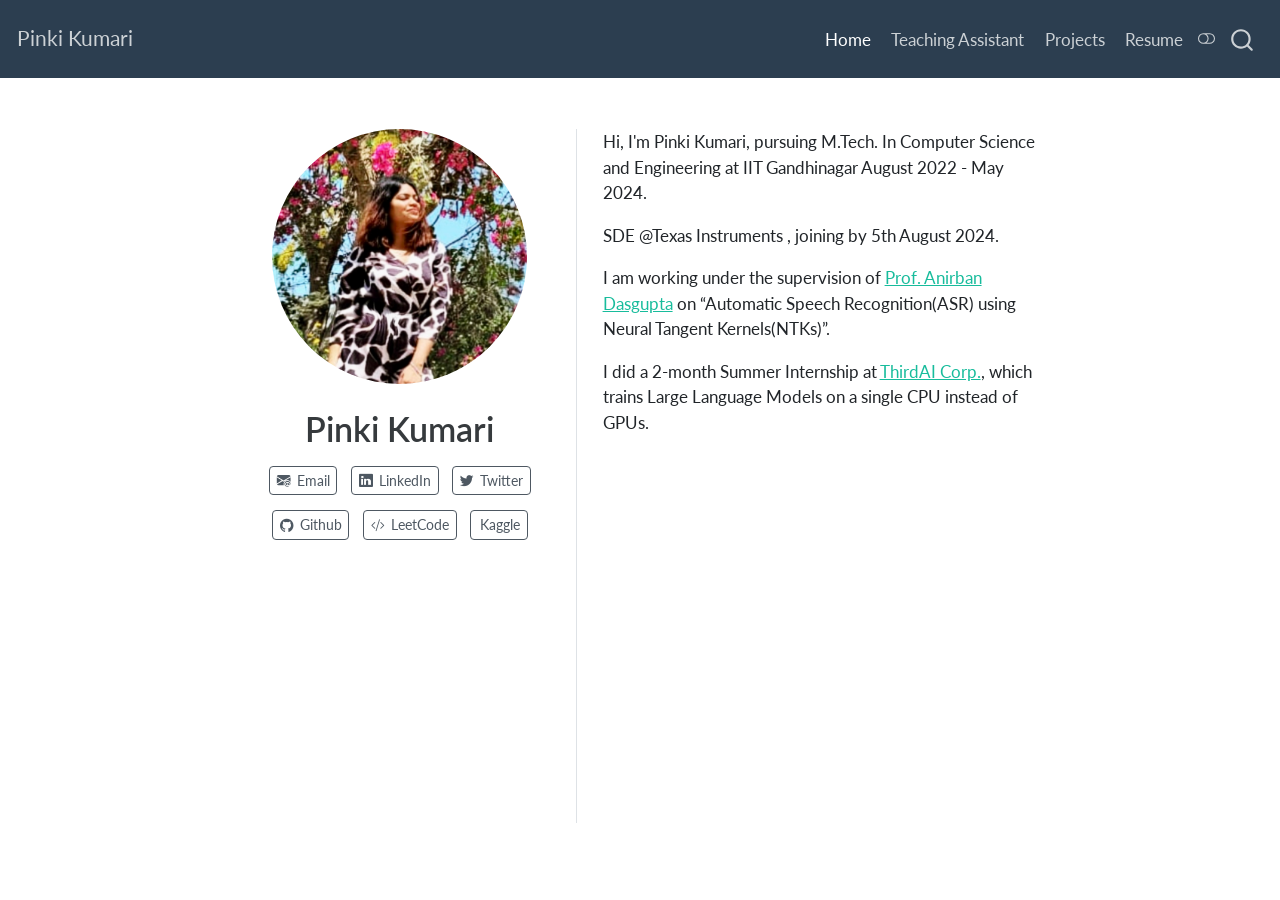
==== docs/index.html @ b3559fc4 "Update index.html" ====
<!DOCTYPE html>
<html xmlns="http://www.w3.org/1999/xhtml" lang="en" xml:lang="en"><head>

<meta charset="utf-8">
<meta name="generator" content="quarto-1.3.450">

<meta name="viewport" content="width=device-width, initial-scale=1.0, user-scalable=yes">


<title>Pinki Kumari</title>
<style>
code{white-space: pre-wrap;}
span.smallcaps{font-variant: small-caps;}
div.columns{display: flex; gap: min(4vw, 1.5em);}
div.column{flex: auto; overflow-x: auto;}
div.hanging-indent{margin-left: 1.5em; text-indent: -1.5em;}
ul.task-list{list-style: none;}
ul.task-list li input[type="checkbox"] {
  width: 0.8em;
  margin: 0 0.8em 0.2em -1em; /* quarto-specific, see https://github.com/quarto-dev/quarto-cli/issues/4556 */ 
  vertical-align: middle;
}
</style>


<script src="site_libs/quarto-nav/quarto-nav.js"></script>
<script src="site_libs/quarto-nav/headroom.min.js"></script>
<script src="site_libs/clipboard/clipboard.min.js"></script>
<script src="site_libs/quarto-search/autocomplete.umd.js"></script>
<script src="site_libs/quarto-search/fuse.min.js"></script>
<script src="site_libs/quarto-search/quarto-search.js"></script>
<meta name="quarto:offset" content="./">
<script src="site_libs/quarto-html/quarto.js"></script>
<script src="site_libs/quarto-html/popper.min.js"></script>
<script src="site_libs/quarto-html/tippy.umd.min.js"></script>
<link href="site_libs/quarto-html/tippy.css" rel="stylesheet">
<link href="site_libs/quarto-html/quarto-syntax-highlighting.css" rel="stylesheet" class="quarto-color-scheme" id="quarto-text-highlighting-styles">
<link href="site_libs/quarto-html/quarto-syntax-highlighting-dark.css" rel="prefetch" class="quarto-color-scheme quarto-color-alternate" id="quarto-text-highlighting-styles">
<script src="site_libs/bootstrap/bootstrap.min.js"></script>
<link href="site_libs/bootstrap/bootstrap-icons.css" rel="stylesheet">
<link href="site_libs/bootstrap/bootstrap.min.css" rel="stylesheet" class="quarto-color-scheme" id="quarto-bootstrap" data-mode="light">
<link href="site_libs/bootstrap/bootstrap-dark.min.css" rel="prefetch" class="quarto-color-scheme quarto-color-alternate" id="quarto-bootstrap" data-mode="dark">
<script id="quarto-search-options" type="application/json">{
  "location": "navbar",
  "copy-button": false,
  "collapse-after": 3,
  "panel-placement": "end",
  "type": "overlay",
  "limit": 20,
  "language": {
    "search-no-results-text": "No results",
    "search-matching-documents-text": "matching documents",
    "search-copy-link-title": "Copy link to search",
    "search-hide-matches-text": "Hide additional matches",
    "search-more-match-text": "more match in this document",
    "search-more-matches-text": "more matches in this document",
    "search-clear-button-title": "Clear",
    "search-detached-cancel-button-title": "Cancel",
    "search-submit-button-title": "Submit",
    "search-label": "Search"
  }
}</script>


<link rel="stylesheet" href="styles.css">
</head>

<body class="nav-fixed fullcontent">

<div id="quarto-search-results"></div>
  <header id="quarto-header" class="headroom fixed-top">
    <nav class="navbar navbar-expand-lg navbar-dark ">
      <div class="navbar-container container-fluid">
      <div class="navbar-brand-container">
    <a class="navbar-brand" href="./index.html">
    <span class="navbar-title">Pinki Kumari</span>
    </a>
  </div>
            <div id="quarto-search" class="" title="Search"></div>
          <button class="navbar-toggler" type="button" data-bs-toggle="collapse" data-bs-target="#navbarCollapse" aria-controls="navbarCollapse" aria-expanded="false" aria-label="Toggle navigation" onclick="if (window.quartoToggleHeadroom) { window.quartoToggleHeadroom(); }">
  <span class="navbar-toggler-icon"></span>
</button>
          <div class="collapse navbar-collapse" id="navbarCollapse">
            <ul class="navbar-nav navbar-nav-scroll ms-auto">
  <li class="nav-item">
    <a class="nav-link active" href="./index.html" rel="" target="" aria-current="page">
 <span class="menu-text">Home</span></a>
  </li>  
  <li class="nav-item">
    <a class="nav-link" href="./ta.html" rel="" target="">
 <span class="menu-text">Teaching Assistant</span></a>
  </li>  
  <li class="nav-item">
    <a class="nav-link" href="./projects.html" rel="" target="">
 <span class="menu-text">Projects</span></a>
  </li>  
  <li class="nav-item">
    <a class="nav-link" href="./files/Resume_PinkiKumari-2.pdf" rel="" target="">
 <span class="menu-text">Resume</span></a>
  </li>  
</ul>
            <div class="quarto-navbar-tools">
  <a href="" class="quarto-color-scheme-toggle quarto-navigation-tool  px-1" onclick="window.quartoToggleColorScheme(); return false;" title="Toggle dark mode"><i class="bi"></i></a>
</div>
          </div> <!-- /navcollapse -->
      </div> <!-- /container-fluid -->
    </nav>
</header>
<!-- content -->
<div id="quarto-content" class="quarto-container page-columns page-rows-contents page-layout-article page-navbar">
<!-- sidebar -->
<!-- margin-sidebar -->
    
<!-- main -->
<div class="quarto-about-trestles">
  <div class="about-entity">
    <img src="images/KumariPinkiNewImage.jpeg" class="about-image
  round " style="height: 15em; width: 15em;">
<header id="title-block-header" class="quarto-title-block default">
<div class="quarto-title">
<h1 class="title">Pinki Kumari</h1>
</div>
<div class="quarto-title-meta">
  </div>
</header>
    <div class="about-links">
  <a href="mailto:kumaripinki@alumni.iitgn.ac.in" class="about-link" rel="" target="">
    <i class="bi bi-envelope-at-fill"></i>
     <span class="about-link-text">Email</span>
  </a>
  <a href="https://www.linkedin.com/in/pinkikumari22/" class="about-link" rel="" target="">
    <i class="bi bi-linkedin"></i>
     <span class="about-link-text">LinkedIn</span>
  </a>
  <a href="https://twitter.com/PinkiKumari22" class="about-link" rel="" target="">
    <i class="bi bi-twitter"></i>
     <span class="about-link-text">Twitter</span>
  </a>
  <a href="https://github.com/PinkiKumari22" class="about-link" rel="" target="">
    <i class="bi bi-github"></i>
     <span class="about-link-text">Github</span>
  </a>
  <a href="https://leetcode.com/PINKIKUMARI22/" class="about-link" rel="" target="">
    <i class="bi bi-code-slash"></i>
     <span class="about-link-text">LeetCode</span>
  </a>
  <a href="https://www.kaggle.com/pinkikumariiitgn" class="about-link" rel="" target="">
    <i class="bi bi-kaggle"></i>
     <span class="about-link-text">Kaggle</span>
  </a>
</div>
  </div>
  <div class="about-contents"><main class="content" id="quarto-document-content">
<p>Hi, I'm Pinki Kumari, pursuing M.Tech. In Computer Science and Engineering at IIT Gandhinagar August 2022 - May 2024.</p>
<p>SDE @Texas Instruments , joining by 5th August 2024.</p>
<p>I am working under the supervision of <a href="https://sites.google.com/site/anirbandasgupta">Prof.&nbsp;Anirban Dasgupta</a> on “Automatic Speech Recognition(ASR) using Neural Tangent Kernels(NTKs)”.</p>
<p>I did a 2-month Summer Internship at <a href="https://www.thirdai.com/">ThirdAI Corp.</a>, which trains Large Language Models on a single CPU instead of GPUs.</p>


</main></div>
</div>
 <!-- /main -->
<script id="quarto-html-after-body" type="application/javascript">
window.document.addEventListener("DOMContentLoaded", function (event) {
  const toggleBodyColorMode = (bsSheetEl) => {
    const mode = bsSheetEl.getAttribute("data-mode");
    const bodyEl = window.document.querySelector("body");
    if (mode === "dark") {
      bodyEl.classList.add("quarto-dark");
      bodyEl.classList.remove("quarto-light");
    } else {
      bodyEl.classList.add("quarto-light");
      bodyEl.classList.remove("quarto-dark");
    }
  }
  const toggleBodyColorPrimary = () => {
    const bsSheetEl = window.document.querySelector("link#quarto-bootstrap");
    if (bsSheetEl) {
      toggleBodyColorMode(bsSheetEl);
    }
  }
  toggleBodyColorPrimary();  
  const disableStylesheet = (stylesheets) => {
    for (let i=0; i < stylesheets.length; i++) {
      const stylesheet = stylesheets[i];
      stylesheet.rel = 'prefetch';
    }
  }
  const enableStylesheet = (stylesheets) => {
    for (let i=0; i < stylesheets.length; i++) {
      const stylesheet = stylesheets[i];
      stylesheet.rel = 'stylesheet';
    }
  }
  const manageTransitions = (selector, allowTransitions) => {
    const els = window.document.querySelectorAll(selector);
    for (let i=0; i < els.length; i++) {
      const el = els[i];
      if (allowTransitions) {
        el.classList.remove('notransition');
      } else {
        el.classList.add('notransition');
      }
    }
  }
  const toggleColorMode = (alternate) => {
    // Switch the stylesheets
    const alternateStylesheets = window.document.querySelectorAll('link.quarto-color-scheme.quarto-color-alternate');
    manageTransitions('#quarto-margin-sidebar .nav-link', false);
    if (alternate) {
      enableStylesheet(alternateStylesheets);
      for (const sheetNode of alternateStylesheets) {
        if (sheetNode.id === "quarto-bootstrap") {
          toggleBodyColorMode(sheetNode);
        }
      }
    } else {
      disableStylesheet(alternateStylesheets);
      toggleBodyColorPrimary();
    }
    manageTransitions('#quarto-margin-sidebar .nav-link', true);
    // Switch the toggles
    const toggles = window.document.querySelectorAll('.quarto-color-scheme-toggle');
    for (let i=0; i < toggles.length; i++) {
      const toggle = toggles[i];
      if (toggle) {
        if (alternate) {
          toggle.classList.add("alternate");     
        } else {
          toggle.classList.remove("alternate");
        }
      }
    }
    // Hack to workaround the fact that safari doesn't
    // properly recolor the scrollbar when toggling (#1455)
    if (navigator.userAgent.indexOf('Safari') > 0 && navigator.userAgent.indexOf('Chrome') == -1) {
      manageTransitions("body", false);
      window.scrollTo(0, 1);
      setTimeout(() => {
        window.scrollTo(0, 0);
        manageTransitions("body", true);
      }, 40);  
    }
  }
  const isFileUrl = () => { 
    return window.location.protocol === 'file:';
  }
  const hasAlternateSentinel = () => {  
    let styleSentinel = getColorSchemeSentinel();
    if (styleSentinel !== null) {
      return styleSentinel === "alternate";
    } else {
      return false;
    }
  }
  const setStyleSentinel = (alternate) => {
    const value = alternate ? "alternate" : "default";
    if (!isFileUrl()) {
      window.localStorage.setItem("quarto-color-scheme", value);
    } else {
      localAlternateSentinel = value;
    }
  }
  const getColorSchemeSentinel = () => {
    if (!isFileUrl()) {
      const storageValue = window.localStorage.getItem("quarto-color-scheme");
      return storageValue != null ? storageValue : localAlternateSentinel;
    } else {
      return localAlternateSentinel;
    }
  }
  let localAlternateSentinel = 'default';
  // Dark / light mode switch
  window.quartoToggleColorScheme = () => {
    // Read the current dark / light value 
    let toAlternate = !hasAlternateSentinel();
    toggleColorMode(toAlternate);
    setStyleSentinel(toAlternate);
  };
  // Ensure there is a toggle, if there isn't float one in the top right
  if (window.document.querySelector('.quarto-color-scheme-toggle') === null) {
    const a = window.document.createElement('a');
    a.classList.add('top-right');
    a.classList.add('quarto-color-scheme-toggle');
    a.href = "";
    a.onclick = function() { try { window.quartoToggleColorScheme(); } catch {} return false; };
    const i = window.document.createElement("i");
    i.classList.add('bi');
    a.appendChild(i);
    window.document.body.appendChild(a);
  }
  // Switch to dark mode if need be
  if (hasAlternateSentinel()) {
    toggleColorMode(true);
  } else {
    toggleColorMode(false);
  }
  const isCodeAnnotation = (el) => {
    for (const clz of el.classList) {
      if (clz.startsWith('code-annotation-')) {                     
        return true;
      }
    }
    return false;
  }
  const clipboard = new window.ClipboardJS('.code-copy-button', {
    text: function(trigger) {
      const codeEl = trigger.previousElementSibling.cloneNode(true);
      for (const childEl of codeEl.children) {
        if (isCodeAnnotation(childEl)) {
          childEl.remove();
        }
      }
      return codeEl.innerText;
    }
  });
  clipboard.on('success', function(e) {
    // button target
    const button = e.trigger;
    // don't keep focus
    button.blur();
    // flash "checked"
    button.classList.add('code-copy-button-checked');
    var currentTitle = button.getAttribute("title");
    button.setAttribute("title", "Copied!");
    let tooltip;
    if (window.bootstrap) {
      button.setAttribute("data-bs-toggle", "tooltip");
      button.setAttribute("data-bs-placement", "left");
      button.setAttribute("data-bs-title", "Copied!");
      tooltip = new bootstrap.Tooltip(button, 
        { trigger: "manual", 
          customClass: "code-copy-button-tooltip",
          offset: [0, -8]});
      tooltip.show();    
    }
    setTimeout(function() {
      if (tooltip) {
        tooltip.hide();
        button.removeAttribute("data-bs-title");
        button.removeAttribute("data-bs-toggle");
        button.removeAttribute("data-bs-placement");
      }
      button.setAttribute("title", currentTitle);
      button.classList.remove('code-copy-button-checked');
    }, 1000);
    // clear code selection
    e.clearSelection();
  });
  function tippyHover(el, contentFn) {
    const config = {
      allowHTML: true,
      content: contentFn,
      maxWidth: 500,
      delay: 100,
      arrow: false,
      appendTo: function(el) {
          return el.parentElement;
      },
      interactive: true,
      interactiveBorder: 10,
      theme: 'quarto',
      placement: 'bottom-start'
    };
    window.tippy(el, config); 
  }
  const noterefs = window.document.querySelectorAll('a[role="doc-noteref"]');
  for (var i=0; i<noterefs.length; i++) {
    const ref = noterefs[i];
    tippyHover(ref, function() {
      // use id or data attribute instead here
      let href = ref.getAttribute('data-footnote-href') || ref.getAttribute('href');
      try { href = new URL(href).hash; } catch {}
      const id = href.replace(/^#\/?/, "");
      const note = window.document.getElementById(id);
      return note.innerHTML;
    });
  }
      let selectedAnnoteEl;
      const selectorForAnnotation = ( cell, annotation) => {
        let cellAttr = 'data-code-cell="' + cell + '"';
        let lineAttr = 'data-code-annotation="' +  annotation + '"';
        const selector = 'span[' + cellAttr + '][' + lineAttr + ']';
        return selector;
      }
      const selectCodeLines = (annoteEl) => {
        const doc = window.document;
        const targetCell = annoteEl.getAttribute("data-target-cell");
        const targetAnnotation = annoteEl.getAttribute("data-target-annotation");
        const annoteSpan = window.document.querySelector(selectorForAnnotation(targetCell, targetAnnotation));
        const lines = annoteSpan.getAttribute("data-code-lines").split(",");
        const lineIds = lines.map((line) => {
          return targetCell + "-" + line;
        })
        let top = null;
        let height = null;
        let parent = null;
        if (lineIds.length > 0) {
            //compute the position of the single el (top and bottom and make a div)
            const el = window.document.getElementById(lineIds[0]);
            top = el.offsetTop;
            height = el.offsetHeight;
            parent = el.parentElement.parentElement;
          if (lineIds.length > 1) {
            const lastEl = window.document.getElementById(lineIds[lineIds.length - 1]);
            const bottom = lastEl.offsetTop + lastEl.offsetHeight;
            height = bottom - top;
          }
          if (top !== null && height !== null && parent !== null) {
            // cook up a div (if necessary) and position it 
            let div = window.document.getElementById("code-annotation-line-highlight");
            if (div === null) {
              div = window.document.createElement("div");
              div.setAttribute("id", "code-annotation-line-highlight");
              div.style.position = 'absolute';
              parent.appendChild(div);
            }
            div.style.top = top - 2 + "px";
            div.style.height = height + 4 + "px";
            let gutterDiv = window.document.getElementById("code-annotation-line-highlight-gutter");
            if (gutterDiv === null) {
              gutterDiv = window.document.createElement("div");
              gutterDiv.setAttribute("id", "code-annotation-line-highlight-gutter");
              gutterDiv.style.position = 'absolute';
              const codeCell = window.document.getElementById(targetCell);
              const gutter = codeCell.querySelector('.code-annotation-gutter');
              gutter.appendChild(gutterDiv);
            }
            gutterDiv.style.top = top - 2 + "px";
            gutterDiv.style.height = height + 4 + "px";
          }
          selectedAnnoteEl = annoteEl;
        }
      };
      const unselectCodeLines = () => {
        const elementsIds = ["code-annotation-line-highlight", "code-annotation-line-highlight-gutter"];
        elementsIds.forEach((elId) => {
          const div = window.document.getElementById(elId);
          if (div) {
            div.remove();
          }
        });
        selectedAnnoteEl = undefined;
      };
      // Attach click handler to the DT
      const annoteDls = window.document.querySelectorAll('dt[data-target-cell]');
      for (const annoteDlNode of annoteDls) {
        annoteDlNode.addEventListener('click', (event) => {
          const clickedEl = event.target;
          if (clickedEl !== selectedAnnoteEl) {
            unselectCodeLines();
            const activeEl = window.document.querySelector('dt[data-target-cell].code-annotation-active');
            if (activeEl) {
              activeEl.classList.remove('code-annotation-active');
            }
            selectCodeLines(clickedEl);
            clickedEl.classList.add('code-annotation-active');
          } else {
            // Unselect the line
            unselectCodeLines();
            clickedEl.classList.remove('code-annotation-active');
          }
        });
      }
  const findCites = (el) => {
    const parentEl = el.parentElement;
    if (parentEl) {
      const cites = parentEl.dataset.cites;
      if (cites) {
        return {
          el,
          cites: cites.split(' ')
        };
      } else {
        return findCites(el.parentElement)
      }
    } else {
      return undefined;
    }
  };
  var bibliorefs = window.document.querySelectorAll('a[role="doc-biblioref"]');
  for (var i=0; i<bibliorefs.length; i++) {
    const ref = bibliorefs[i];
    const citeInfo = findCites(ref);
    if (citeInfo) {
      tippyHover(citeInfo.el, function() {
        var popup = window.document.createElement('div');
        citeInfo.cites.forEach(function(cite) {
          var citeDiv = window.document.createElement('div');
          citeDiv.classList.add('hanging-indent');
          citeDiv.classList.add('csl-entry');
          var biblioDiv = window.document.getElementById('ref-' + cite);
          if (biblioDiv) {
            citeDiv.innerHTML = biblioDiv.innerHTML;
          }
          popup.appendChild(citeDiv);
        });
        return popup.innerHTML;
      });
    }
  }
});
</script>
</div> <!-- /content -->



</body></html>
---- docs/site_libs/quarto-html/tippy.css ----
.tippy-box[data-animation=fade][data-state=hidden]{opacity:0}[data-tippy-root]{max-width:calc(100vw - 10px)}.tippy-box{position:relative;background-color:#333;color:#fff;border-radius:4px;font-size:14px;line-height:1.4;white-space:normal;outline:0;transition-property:transform,visibility,opacity}.tippy-box[data-placement^=top]>.tippy-arrow{bottom:0}.tippy-box[data-placement^=top]>.tippy-arrow:before{bottom:-7px;left:0;border-width:8px 8px 0;border-top-color:initial;transform-origin:center top}.tippy-box[data-placement^=bottom]>.tippy-arrow{top:0}.tippy-box[data-placement^=bottom]>.tippy-arrow:before{top:-7px;left:0;border-width:0 8px 8px;border-bottom-color:initial;transform-origin:center bottom}.tippy-box[data-placement^=left]>.tippy-arrow{right:0}.tippy-box[data-placement^=left]>.tippy-arrow:before{border-width:8px 0 8px 8px;border-left-color:initial;right:-7px;transform-origin:center left}.tippy-box[data-placement^=right]>.tippy-arrow{left:0}.tippy-box[data-placement^=right]>.tippy-arrow:before{left:-7px;border-width:8px 8px 8px 0;border-right-color:initial;transform-origin:center right}.tippy-box[data-inertia][data-state=visible]{transition-timing-function:cubic-bezier(.54,1.5,.38,1.11)}.tippy-arrow{width:16px;height:16px;color:#333}.tippy-arrow:before{content:"";position:absolute;border-color:transparent;border-style:solid}.tippy-content{position:relative;padding:5px 9px;z-index:1}
---- docs/site_libs/quarto-html/quarto-syntax-highlighting.css ----
/* quarto syntax highlight colors */
:root {
  --quarto-hl-ot-color: #ffa07a;
  --quarto-hl-at-color: #ffd700;
  --quarto-hl-ss-color: #abe338;
  --quarto-hl-an-color: #d4d0ab;
  --quarto-hl-fu-color: #ffd700;
  --quarto-hl-st-color: #abe338;
  --quarto-hl-cf-color: #ffa07a;
  --quarto-hl-op-color: #00e0e0;
  --quarto-hl-er-color: #dcc6e0;
  --quarto-hl-bn-color: #dcc6e0;
  --quarto-hl-al-color: #dcc6e0;
  --quarto-hl-va-color: #f5ab35;
  --quarto-hl-bu-color: #f5ab35;
  --quarto-hl-ex-color: #ffd700;
  --quarto-hl-pp-color: #dcc6e0;
  --quarto-hl-in-color: #d4d0ab;
  --quarto-hl-vs-color: #abe338;
  --quarto-hl-wa-color: #d4d0ab;
  --quarto-hl-do-color: #d4d0ab;
  --quarto-hl-im-color: #f8f8f2;
  --quarto-hl-ch-color: #abe338;
  --quarto-hl-dt-color: #dcc6e0;
  --quarto-hl-fl-color: #f5ab35;
  --quarto-hl-co-color: #d4d0ab;
  --quarto-hl-cv-color: #d4d0ab;
  --quarto-hl-cn-color: #ffa07a;
  --quarto-hl-sc-color: #00e0e0;
  --quarto-hl-dv-color: #dcc6e0;
  --quarto-hl-kw-color: #ffa07a;
}

/* other quarto variables */
:root {
  --quarto-font-monospace: SFMono-Regular, Menlo, Monaco, Consolas, "Liberation Mono", "Courier New", monospace;
}

pre > code.sourceCode > span {
  color: #f8f8f2;
}

code span {
  color: #f8f8f2;
}

code.sourceCode > span {
  color: #f8f8f2;
}

div.sourceCode,
div.sourceCode pre.sourceCode {
  color: #f8f8f2;
}

code span.ot {
  color: #ffa07a;
  font-style: inherit;
}

code span.at {
  color: #ffd700;
  font-style: inherit;
}

code span.ss {
  color: #abe338;
  font-style: inherit;
}

code span.an {
  color: #d4d0ab;
  font-style: inherit;
}

code span.fu {
  color: #ffd700;
  font-style: inherit;
}

code span.st {
  color: #abe338;
  font-style: inherit;
}

code span.cf {
  color: #ffa07a;
  font-style: inherit;
}

code span.op {
  color: #00e0e0;
  font-style: inherit;
}

code span.er {
  color: #dcc6e0;
  font-style: inherit;
}

code span.bn {
  color: #dcc6e0;
  font-style: inherit;
}

code span.al {
  color: #dcc6e0;
  font-style: inherit;
}

code span.va {
  color: #f5ab35;
  font-style: inherit;
}

code span.bu {
  color: #f5ab35;
  font-style: inherit;
}

code span.ex {
  color: #ffd700;
  font-style: inherit;
}

code span.pp {
  color: #dcc6e0;
  font-style: inherit;
}

code span.in {
  color: #d4d0ab;
  font-style: inherit;
}

code span.vs {
  color: #abe338;
  font-style: inherit;
}

code span.wa {
  color: #d4d0ab;
  font-style: italic;
}

code span.do {
  color: #d4d0ab;
  font-style: italic;
}

code span.im {
  color: #f8f8f2;
  font-style: inherit;
}

code span.ch {
  color: #abe338;
  font-style: inherit;
}

code span.dt {
  color: #dcc6e0;
  font-style: inherit;
}

code span.fl {
  color: #f5ab35;
  font-style: inherit;
}

code span.co {
  color: #d4d0ab;
  font-style: inherit;
}

code span.cv {
  color: #d4d0ab;
  font-style: italic;
}

code span.cn {
  color: #ffa07a;
  font-style: inherit;
}

code span.sc {
  color: #00e0e0;
  font-style: inherit;
}

code span.dv {
  color: #dcc6e0;
  font-style: inherit;
}

code span.kw {
  color: #ffa07a;
  font-style: inherit;
}

.prevent-inlining {
  content: "</";
}

/*# sourceMappingURL=debc5d5d77c3f9108843748ff7464032.css.map */
---- docs/site_libs/quarto-html/quarto-syntax-highlighting-dark.css ----
/* quarto syntax highlight colors */
:root {
  --quarto-hl-ot-color: #ffa07a;
  --quarto-hl-at-color: #ffd700;
  --quarto-hl-ss-color: #abe338;
  --quarto-hl-an-color: #d4d0ab;
  --quarto-hl-fu-color: #ffd700;
  --quarto-hl-st-color: #abe338;
  --quarto-hl-cf-color: #ffa07a;
  --quarto-hl-op-color: #00e0e0;
  --quarto-hl-er-color: #dcc6e0;
  --quarto-hl-bn-color: #dcc6e0;
  --quarto-hl-al-color: #dcc6e0;
  --quarto-hl-va-color: #f5ab35;
  --quarto-hl-bu-color: #f5ab35;
  --quarto-hl-ex-color: #ffd700;
  --quarto-hl-pp-color: #dcc6e0;
  --quarto-hl-in-color: #d4d0ab;
  --quarto-hl-vs-color: #abe338;
  --quarto-hl-wa-color: #d4d0ab;
  --quarto-hl-do-color: #d4d0ab;
  --quarto-hl-im-color: #f8f8f2;
  --quarto-hl-ch-color: #abe338;
  --quarto-hl-dt-color: #dcc6e0;
  --quarto-hl-fl-color: #f5ab35;
  --quarto-hl-co-color: #d4d0ab;
  --quarto-hl-cv-color: #d4d0ab;
  --quarto-hl-cn-color: #ffa07a;
  --quarto-hl-sc-color: #00e0e0;
  --quarto-hl-dv-color: #dcc6e0;
  --quarto-hl-kw-color: #ffa07a;
}

/* other quarto variables */
:root {
  --quarto-font-monospace: SFMono-Regular, Menlo, Monaco, Consolas, "Liberation Mono", "Courier New", monospace;
}

pre > code.sourceCode > span {
  color: #f8f8f2;
}

code span {
  color: #f8f8f2;
}

code.sourceCode > span {
  color: #f8f8f2;
}

div.sourceCode,
div.sourceCode pre.sourceCode {
  color: #f8f8f2;
}

code span.ot {
  color: #ffa07a;
  font-style: inherit;
}

code span.at {
  color: #ffd700;
  font-style: inherit;
}

code span.ss {
  color: #abe338;
  font-style: inherit;
}

code span.an {
  color: #d4d0ab;
  font-style: inherit;
}

code span.fu {
  color: #ffd700;
  font-style: inherit;
}

code span.st {
  color: #abe338;
  font-style: inherit;
}

code span.cf {
  color: #ffa07a;
  font-style: inherit;
}

code span.op {
  color: #00e0e0;
  font-style: inherit;
}

code span.er {
  color: #dcc6e0;
  font-style: inherit;
}

code span.bn {
  color: #dcc6e0;
  font-style: inherit;
}

code span.al {
  color: #dcc6e0;
  font-style: inherit;
}

code span.va {
  color: #f5ab35;
  font-style: inherit;
}

code span.bu {
  color: #f5ab35;
  font-style: inherit;
}

code span.ex {
  color: #ffd700;
  font-style: inherit;
}

code span.pp {
  color: #dcc6e0;
  font-style: inherit;
}

code span.in {
  color: #d4d0ab;
  font-style: inherit;
}

code span.vs {
  color: #abe338;
  font-style: inherit;
}

code span.wa {
  color: #d4d0ab;
  font-style: italic;
}

code span.do {
  color: #d4d0ab;
  font-style: italic;
}

code span.im {
  color: #f8f8f2;
  font-style: inherit;
}

code span.ch {
  color: #abe338;
  font-style: inherit;
}

code span.dt {
  color: #dcc6e0;
  font-style: inherit;
}

code span.fl {
  color: #f5ab35;
  font-style: inherit;
}

code span.co {
  color: #d4d0ab;
  font-style: inherit;
}

code span.cv {
  color: #d4d0ab;
  font-style: italic;
}

code span.cn {
  color: #ffa07a;
  font-style: inherit;
}

code span.sc {
  color: #00e0e0;
  font-style: inherit;
}

code span.dv {
  color: #dcc6e0;
  font-style: inherit;
}

code span.kw {
  color: #ffa07a;
  font-style: inherit;
}

.prevent-inlining {
  content: "</";
}

/*# sourceMappingURL=935a306eefa94366c21e1a970dddb765.css.map */
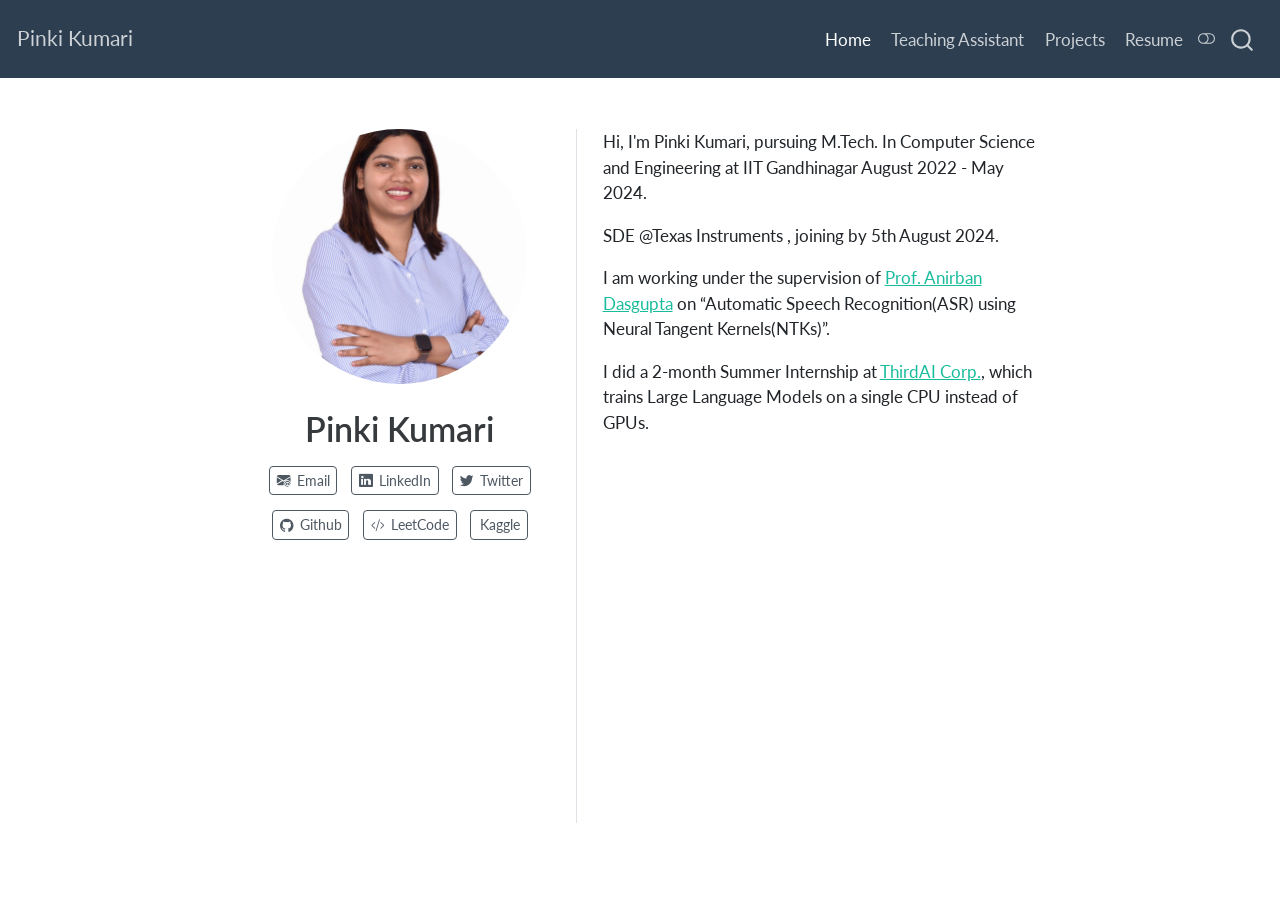
==== commit 65c527ba: "Update index.html" ====
--- a/docs/index.html
+++ b/docs/index.html
@@ -95,7 +95,7 @@
  <span class="menu-text">Projects</span></a>
   </li>  
   <li class="nav-item">
-    <a class="nav-link" href="./files/Resume_PinkiKumari-2.pdf" rel="" target="">
+    <a class="nav-link" href="./files/PinkiKumari_Resume.pdf" rel="" target="">
  <span class="menu-text">Resume</span></a>
   </li>  
 </ul>
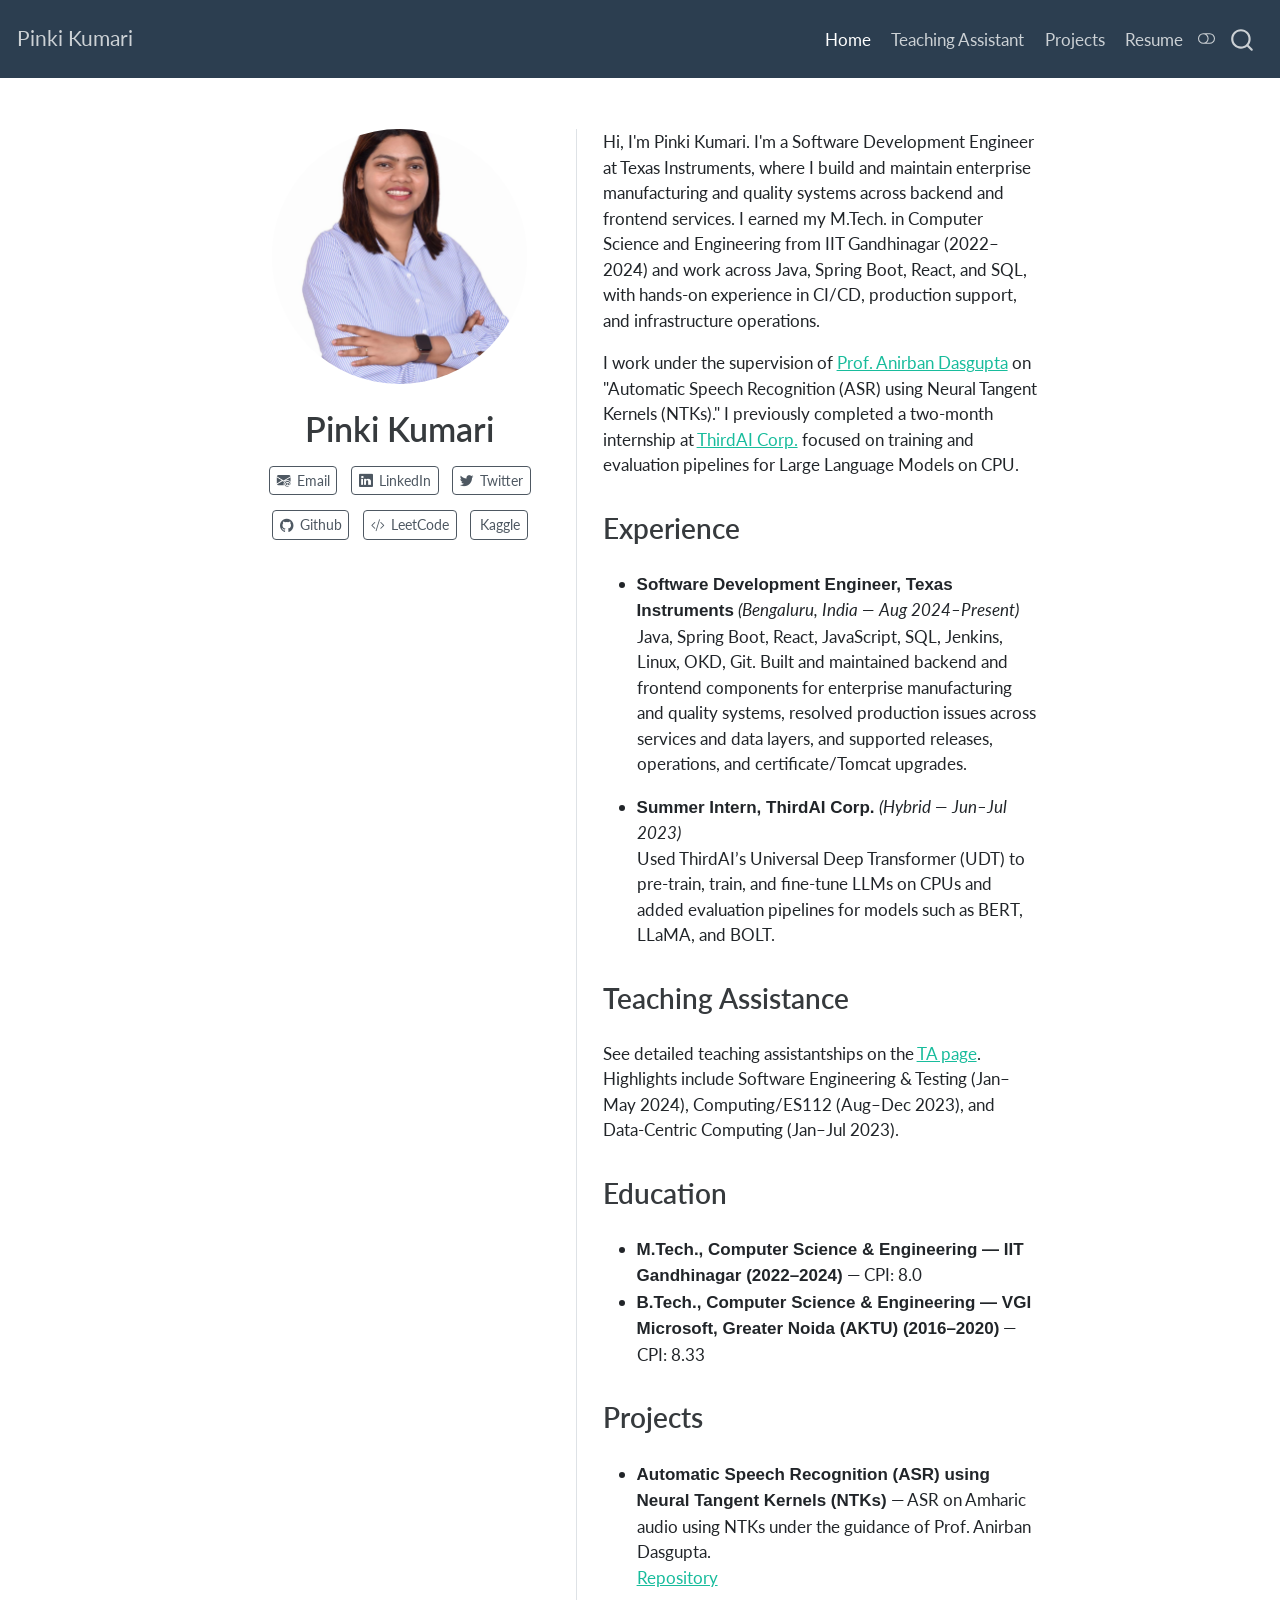
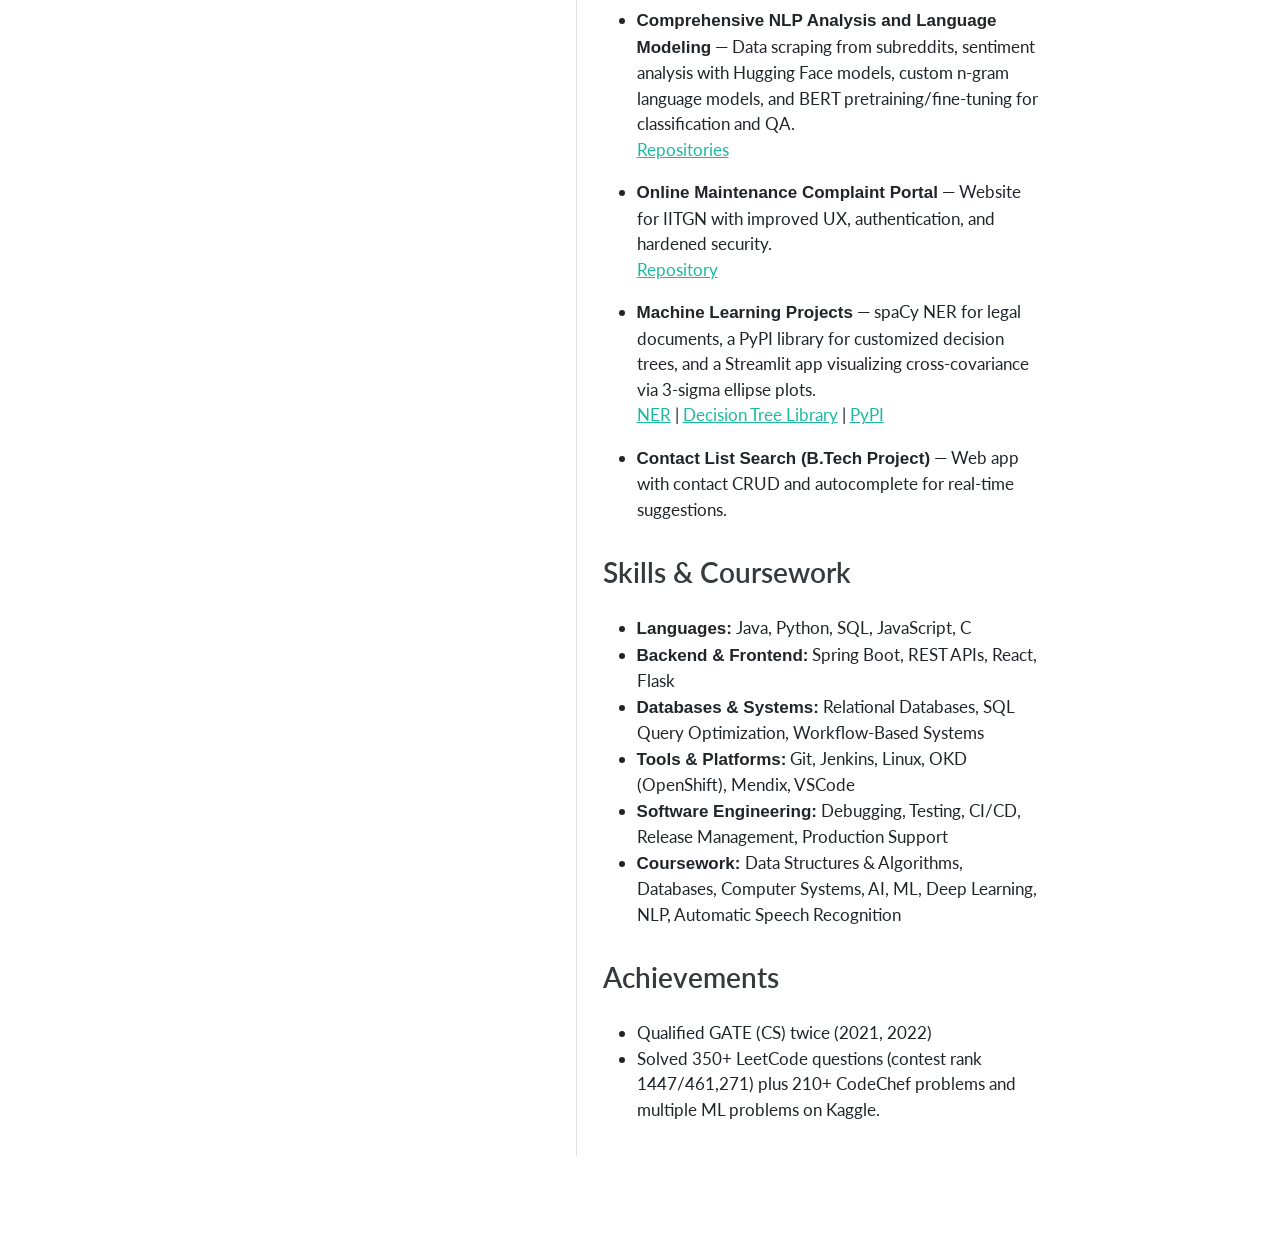
==== commit 38af03c5: "Update docs index content" ====
--- a/docs/index.html
+++ b/docs/index.html
@@ -151,11 +151,65 @@
 </div>
   </div>
   <div class="about-contents"><main class="content" id="quarto-document-content">
-<p>Hi, I'm Pinki Kumari, pursuing M.Tech. In Computer Science and Engineering at IIT Gandhinagar August 2022 - May 2024.</p>
-<p>SDE @Texas Instruments , joining by 5th August 2024.</p>
-<p>I am working under the supervision of <a href="https://sites.google.com/site/anirbandasgupta">Prof.&nbsp;Anirban Dasgupta</a> on “Automatic Speech Recognition(ASR) using Neural Tangent Kernels(NTKs)”.</p>
-<p>I did a 2-month Summer Internship at <a href="https://www.thirdai.com/">ThirdAI Corp.</a>, which trains Large Language Models on a single CPU instead of GPUs.</p>
-
+<p>Hi, I'm Pinki Kumari. I'm a Software Development Engineer at Texas Instruments, where I build and maintain enterprise manufacturing and quality systems across backend and frontend services. I earned my M.Tech. in Computer Science and Engineering from IIT Gandhinagar (2022–2024) and work across Java, Spring Boot, React, and SQL, with hands-on experience in CI/CD, production support, and infrastructure operations.</p>
+<p>I work under the supervision of <a href="https://sites.google.com/site/anirbandasgupta">Prof.&nbsp;Anirban Dasgupta</a> on "Automatic Speech Recognition (ASR) using Neural Tangent Kernels (NTKs)." I previously completed a two-month internship at <a href="https://www.thirdai.com/">ThirdAI Corp.</a> focused on training and evaluation pipelines for Large Language Models on CPU.</p>
+<section id="experience" class="level2">
+<h2 class="anchored" data-anchor-id="experience">Experience</h2>
+<ul>
+<li><p><strong>Software Development Engineer, Texas Instruments</strong> <em>(Bengaluru, India — Aug 2024–Present)</em><br>
+Java, Spring Boot, React, JavaScript, SQL, Jenkins, Linux, OKD, Git. Built and maintained backend and frontend components for enterprise manufacturing and quality systems, resolved production issues across services and data layers, and supported releases, operations, and certificate/Tomcat upgrades.</p></li>
+<li><p><strong>Summer Intern, ThirdAI Corp.</strong> <em>(Hybrid — Jun–Jul 2023)</em><br>
+Used ThirdAI’s Universal Deep Transformer (UDT) to pre-train, train, and fine-tune LLMs on CPUs and added evaluation pipelines for models such as BERT, LLaMA, and BOLT.</p></li>
+
+</ul>
+</section>
+<section id="teaching-assistance" class="level2">
+<h2 class="anchored" data-anchor-id="teaching-assistance">Teaching Assistance</h2>
+<p>See detailed teaching assistantships on the <a href="ta.html">TA page</a>. Highlights include Software Engineering &amp; Testing (Jan–May 2024), Computing/ES112 (Aug–Dec 2023), and Data-Centric Computing (Jan–Jul 2023).</p>
+</section>
+<section id="education" class="level2">
+<h2 class="anchored" data-anchor-id="education">Education</h2>
+<ul>
+<li><strong>M.Tech., Computer Science &amp; Engineering — IIT Gandhinagar (2022–2024)</strong> — CPI: 8.0</li>
+<li><strong>B.Tech., Computer Science &amp; Engineering — VGI Microsoft, Greater Noida (AKTU) (2016–2020)</strong> — CPI: 8.33</li>
+
+</ul>
+</section>
+<section id="projects" class="level2">
+<h2 class="anchored" data-anchor-id="projects">Projects</h2>
+<ul>
+<li><p><strong>Automatic Speech Recognition (ASR) using Neural Tangent Kernels (NTKs)</strong> — ASR on Amharic audio using NTKs under the guidance of Prof. Anirban Dasgupta.<br>
+<a href="https://github.com/PinkiKumari22/MTech_Thesis_IITGN">Repository</a></p></li>
+<li><p><strong>Comprehensive NLP Analysis and Language Modeling</strong> — Data scraping from subreddits, sentiment analysis with Hugging Face models, custom n-gram language models, and BERT pretraining/fine-tuning for classification and QA.<br>
+<a href="https://github.com/orgs/Masters-Of-NLP/repositories">Repositories</a></p></li>
+<li><p><strong>Online Maintenance Complaint Portal</strong> — Website for IITGN with improved UX, authentication, and hardened security.<br>
+<a href="https://github.com/PinkiKumari22/Mainitainance_portal-IITGN">Repository</a></p></li>
+<li><p><strong>Machine Learning Projects</strong> — spaCy NER for legal documents, a PyPI library for customized decision trees, and a Streamlit app visualizing cross-covariance via 3-sigma ellipse plots.<br>
+<a href="https://github.com/PinkiKumari22/Smart_sense_legal_challenge">NER</a> | <a href="https://github.com/PinkiKumari22/customised_decision_tree-0.1">Decision Tree Library</a> | <a href="https://pypi.org/project/customized-decision-tree-library">PyPI</a></p></li>
+<li><p><strong>Contact List Search (B.Tech Project)</strong> — Web app with contact CRUD and autocomplete for real-time suggestions.</p></li>
+
+</ul>
+</section>
+<section id="skills-coursework" class="level2">
+<h2 class="anchored" data-anchor-id="skills-coursework">Skills &amp; Coursework</h2>
+<ul>
+<li><strong>Languages:</strong> Java, Python, SQL, JavaScript, C</li>
+<li><strong>Backend &amp; Frontend:</strong> Spring Boot, REST APIs, React, Flask</li>
+<li><strong>Databases &amp; Systems:</strong> Relational Databases, SQL Query Optimization, Workflow-Based Systems</li>
+<li><strong>Tools &amp; Platforms:</strong> Git, Jenkins, Linux, OKD (OpenShift), Mendix, VSCode</li>
+<li><strong>Software Engineering:</strong> Debugging, Testing, CI/CD, Release Management, Production Support</li>
+<li><strong>Coursework:</strong> Data Structures &amp; Algorithms, Databases, Computer Systems, AI, ML, Deep Learning, NLP, Automatic Speech Recognition</li>
+
+</ul>
+</section>
+<section id="achievements" class="level2">
+<h2 class="anchored" data-anchor-id="achievements">Achievements</h2>
+<ul>
+<li>Qualified GATE (CS) twice (2021, 2022)</li>
+<li>Solved 350+ LeetCode questions (contest rank 1447/461,271) plus 210+ CodeChef problems and multiple ML problems on Kaggle.</li>
+
+</ul>
+</section>
 
 </main></div>
 </div>
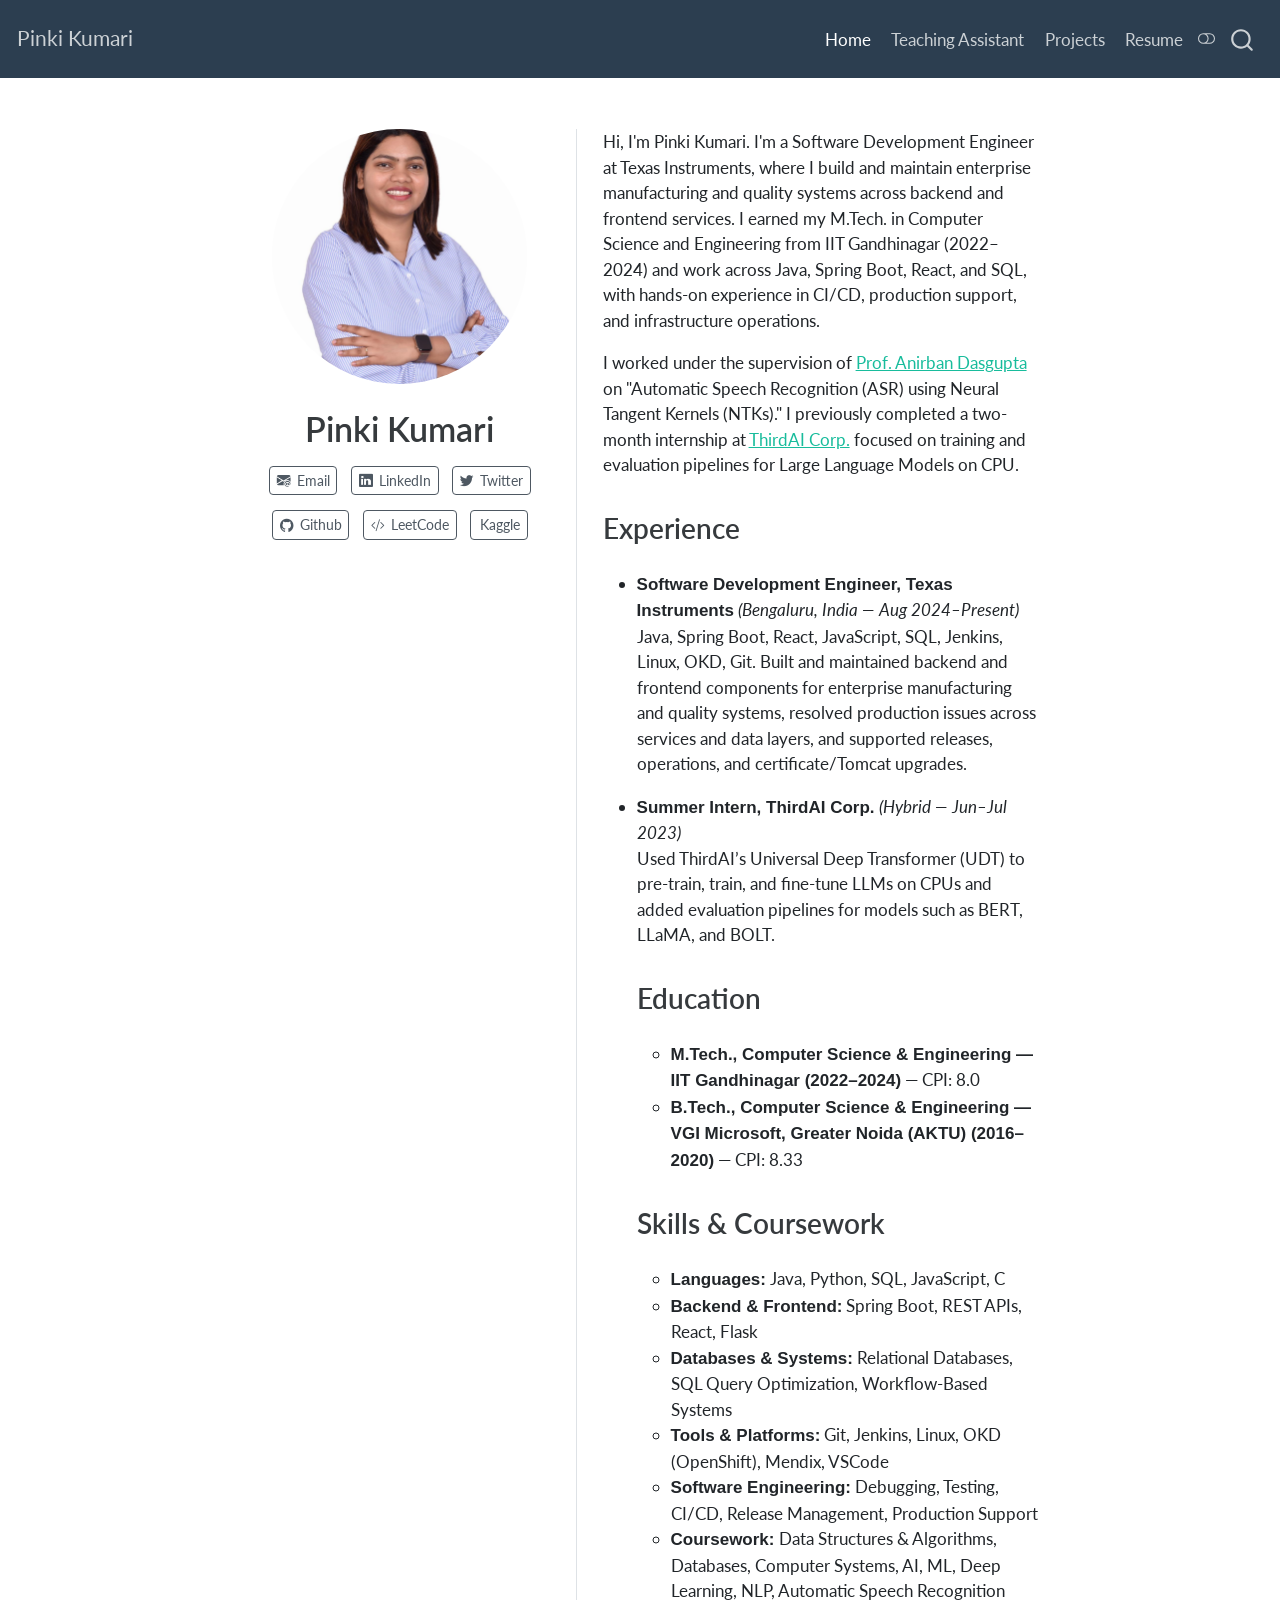
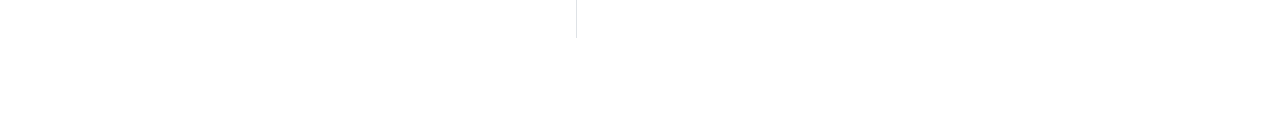
==== commit 734ffe2a: "Update index.html" ====
--- a/docs/index.html
+++ b/docs/index.html
@@ -152,7 +152,7 @@
   </div>
   <div class="about-contents"><main class="content" id="quarto-document-content">
 <p>Hi, I'm Pinki Kumari. I'm a Software Development Engineer at Texas Instruments, where I build and maintain enterprise manufacturing and quality systems across backend and frontend services. I earned my M.Tech. in Computer Science and Engineering from IIT Gandhinagar (2022–2024) and work across Java, Spring Boot, React, and SQL, with hands-on experience in CI/CD, production support, and infrastructure operations.</p>
-<p>I work under the supervision of <a href="https://sites.google.com/site/anirbandasgupta">Prof.&nbsp;Anirban Dasgupta</a> on "Automatic Speech Recognition (ASR) using Neural Tangent Kernels (NTKs)." I previously completed a two-month internship at <a href="https://www.thirdai.com/">ThirdAI Corp.</a> focused on training and evaluation pipelines for Large Language Models on CPU.</p>
+<p>I worked under the supervision of <a href="https://sites.google.com/site/anirbandasgupta">Prof.&nbsp;Anirban Dasgupta</a> on "Automatic Speech Recognition (ASR) using Neural Tangent Kernels (NTKs)." I previously completed a two-month internship at <a href="https://www.thirdai.com/">ThirdAI Corp.</a> focused on training and evaluation pipelines for Large Language Models on CPU.</p>
 <section id="experience" class="level2">
 <h2 class="anchored" data-anchor-id="experience">Experience</h2>
 <ul>
@@ -161,32 +161,12 @@
 <li><p><strong>Summer Intern, ThirdAI Corp.</strong> <em>(Hybrid — Jun–Jul 2023)</em><br>
 Used ThirdAI’s Universal Deep Transformer (UDT) to pre-train, train, and fine-tune LLMs on CPUs and added evaluation pipelines for models such as BERT, LLaMA, and BOLT.</p></li>
 
-</ul>
-</section>
-<section id="teaching-assistance" class="level2">
-<h2 class="anchored" data-anchor-id="teaching-assistance">Teaching Assistance</h2>
-<p>See detailed teaching assistantships on the <a href="ta.html">TA page</a>. Highlights include Software Engineering &amp; Testing (Jan–May 2024), Computing/ES112 (Aug–Dec 2023), and Data-Centric Computing (Jan–Jul 2023).</p>
-</section>
 <section id="education" class="level2">
 <h2 class="anchored" data-anchor-id="education">Education</h2>
 <ul>
 <li><strong>M.Tech., Computer Science &amp; Engineering — IIT Gandhinagar (2022–2024)</strong> — CPI: 8.0</li>
 <li><strong>B.Tech., Computer Science &amp; Engineering — VGI Microsoft, Greater Noida (AKTU) (2016–2020)</strong> — CPI: 8.33</li>
 
-</ul>
-</section>
-<section id="projects" class="level2">
-<h2 class="anchored" data-anchor-id="projects">Projects</h2>
-<ul>
-<li><p><strong>Automatic Speech Recognition (ASR) using Neural Tangent Kernels (NTKs)</strong> — ASR on Amharic audio using NTKs under the guidance of Prof. Anirban Dasgupta.<br>
-<a href="https://github.com/PinkiKumari22/MTech_Thesis_IITGN">Repository</a></p></li>
-<li><p><strong>Comprehensive NLP Analysis and Language Modeling</strong> — Data scraping from subreddits, sentiment analysis with Hugging Face models, custom n-gram language models, and BERT pretraining/fine-tuning for classification and QA.<br>
-<a href="https://github.com/orgs/Masters-Of-NLP/repositories">Repositories</a></p></li>
-<li><p><strong>Online Maintenance Complaint Portal</strong> — Website for IITGN with improved UX, authentication, and hardened security.<br>
-<a href="https://github.com/PinkiKumari22/Mainitainance_portal-IITGN">Repository</a></p></li>
-<li><p><strong>Machine Learning Projects</strong> — spaCy NER for legal documents, a PyPI library for customized decision trees, and a Streamlit app visualizing cross-covariance via 3-sigma ellipse plots.<br>
-<a href="https://github.com/PinkiKumari22/Smart_sense_legal_challenge">NER</a> | <a href="https://github.com/PinkiKumari22/customised_decision_tree-0.1">Decision Tree Library</a> | <a href="https://pypi.org/project/customized-decision-tree-library">PyPI</a></p></li>
-<li><p><strong>Contact List Search (B.Tech Project)</strong> — Web app with contact CRUD and autocomplete for real-time suggestions.</p></li>
 
 </ul>
 </section>
@@ -199,14 +179,6 @@
 <li><strong>Tools &amp; Platforms:</strong> Git, Jenkins, Linux, OKD (OpenShift), Mendix, VSCode</li>
 <li><strong>Software Engineering:</strong> Debugging, Testing, CI/CD, Release Management, Production Support</li>
 <li><strong>Coursework:</strong> Data Structures &amp; Algorithms, Databases, Computer Systems, AI, ML, Deep Learning, NLP, Automatic Speech Recognition</li>
-
-</ul>
-</section>
-<section id="achievements" class="level2">
-<h2 class="anchored" data-anchor-id="achievements">Achievements</h2>
-<ul>
-<li>Qualified GATE (CS) twice (2021, 2022)</li>
-<li>Solved 350+ LeetCode questions (contest rank 1447/461,271) plus 210+ CodeChef problems and multiple ML problems on Kaggle.</li>
 
 </ul>
 </section>
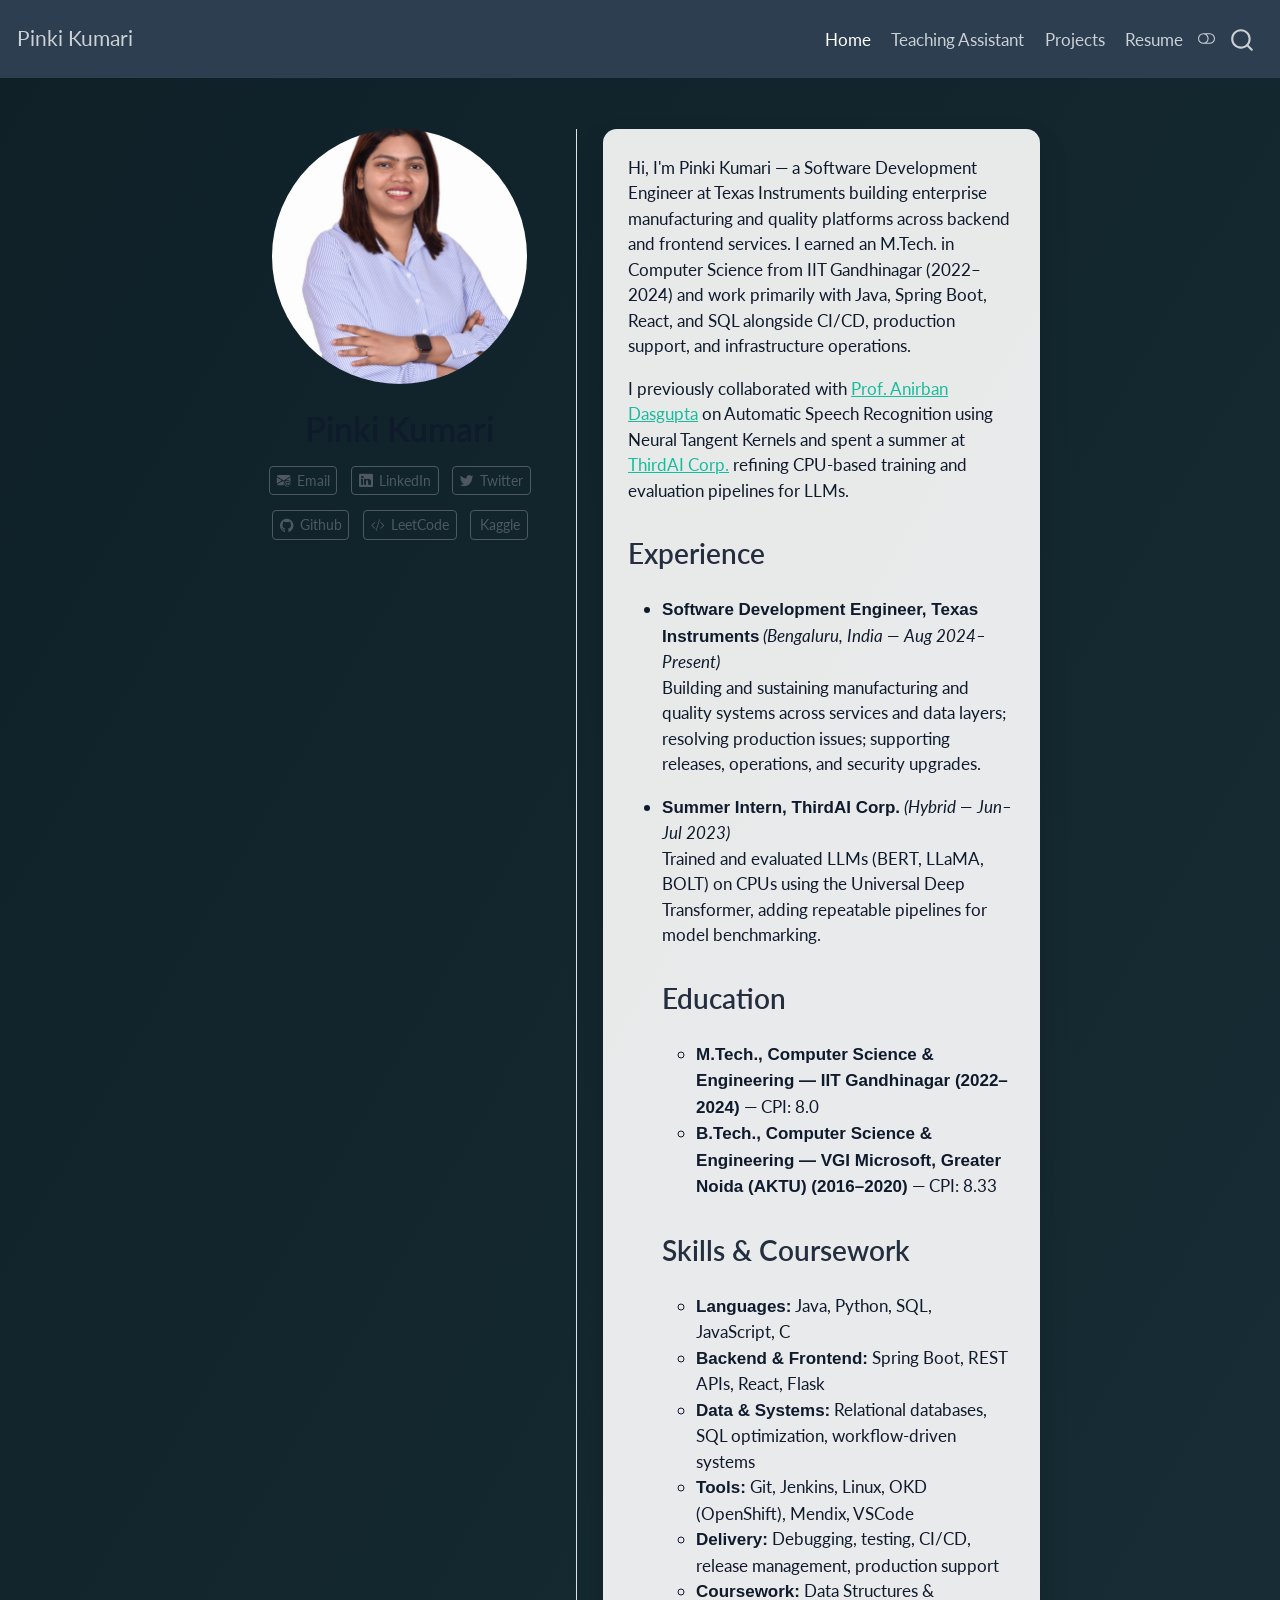
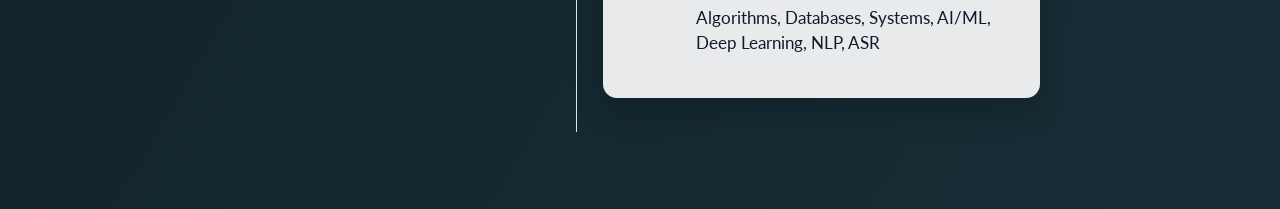
==== commit 1489c343: "Refresh homepage content and add animated background" ====
--- a/docs/index.html
+++ b/docs/index.html
@@ -151,15 +151,14 @@
 </div>
   </div>
   <div class="about-contents"><main class="content" id="quarto-document-content">
-<p>Hi, I'm Pinki Kumari. I'm a Software Development Engineer at Texas Instruments, where I build and maintain enterprise manufacturing and quality systems across backend and frontend services. I earned my M.Tech. in Computer Science and Engineering from IIT Gandhinagar (2022–2024) and work across Java, Spring Boot, React, and SQL, with hands-on experience in CI/CD, production support, and infrastructure operations.</p>
-<p>I worked under the supervision of <a href="https://sites.google.com/site/anirbandasgupta">Prof.&nbsp;Anirban Dasgupta</a> on "Automatic Speech Recognition (ASR) using Neural Tangent Kernels (NTKs)." I previously completed a two-month internship at <a href="https://www.thirdai.com/">ThirdAI Corp.</a> focused on training and evaluation pipelines for Large Language Models on CPU.</p>
+<p>Hi, I'm Pinki Kumari — a Software Development Engineer at Texas Instruments building enterprise manufacturing and quality platforms across backend and frontend services. I earned an M.Tech. in Computer Science from IIT Gandhinagar (2022–2024) and work primarily with Java, Spring Boot, React, and SQL alongside CI/CD, production support, and infrastructure operations.</p>
+<p>I previously collaborated with <a href="https://sites.google.com/site/anirbandasgupta">Prof.&nbsp;Anirban Dasgupta</a> on Automatic Speech Recognition using Neural Tangent Kernels and spent a summer at <a href="https://www.thirdai.com/">ThirdAI Corp.</a> refining CPU-based training and evaluation pipelines for LLMs.</p>
 <section id="experience" class="level2">
 <h2 class="anchored" data-anchor-id="experience">Experience</h2>
 <ul>
-<li><p><strong>Software Development Engineer, Texas Instruments</strong> <em>(Bengaluru, India — Aug 2024–Present)</em><br>
-Java, Spring Boot, React, JavaScript, SQL, Jenkins, Linux, OKD, Git. Built and maintained backend and frontend components for enterprise manufacturing and quality systems, resolved production issues across services and data layers, and supported releases, operations, and certificate/Tomcat upgrades.</p></li>
+<li><p><strong>Software Development Engineer, Texas Instruments</strong> <em>(Bengaluru, India — Aug 2024–Present)</em><br>Building and sustaining manufacturing and quality systems across services and data layers; resolving production issues; supporting releases, operations, and security upgrades.</p></li>
 <li><p><strong>Summer Intern, ThirdAI Corp.</strong> <em>(Hybrid — Jun–Jul 2023)</em><br>
-Used ThirdAI’s Universal Deep Transformer (UDT) to pre-train, train, and fine-tune LLMs on CPUs and added evaluation pipelines for models such as BERT, LLaMA, and BOLT.</p></li>
+Trained and evaluated LLMs (BERT, LLaMA, BOLT) on CPUs using the Universal Deep Transformer, adding repeatable pipelines for model benchmarking.</p></li>
 
 <section id="education" class="level2">
 <h2 class="anchored" data-anchor-id="education">Education</h2>
@@ -175,10 +174,10 @@
 <ul>
 <li><strong>Languages:</strong> Java, Python, SQL, JavaScript, C</li>
 <li><strong>Backend &amp; Frontend:</strong> Spring Boot, REST APIs, React, Flask</li>
-<li><strong>Databases &amp; Systems:</strong> Relational Databases, SQL Query Optimization, Workflow-Based Systems</li>
-<li><strong>Tools &amp; Platforms:</strong> Git, Jenkins, Linux, OKD (OpenShift), Mendix, VSCode</li>
-<li><strong>Software Engineering:</strong> Debugging, Testing, CI/CD, Release Management, Production Support</li>
-<li><strong>Coursework:</strong> Data Structures &amp; Algorithms, Databases, Computer Systems, AI, ML, Deep Learning, NLP, Automatic Speech Recognition</li>
+<li><strong>Data &amp; Systems:</strong> Relational databases, SQL optimization, workflow-driven systems</li>
+<li><strong>Tools:</strong> Git, Jenkins, Linux, OKD (OpenShift), Mendix, VSCode</li>
+<li><strong>Delivery:</strong> Debugging, testing, CI/CD, release management, production support</li>
+<li><strong>Coursework:</strong> Data Structures &amp; Algorithms, Databases, Systems, AI/ML, Deep Learning, NLP, ASR</li>
 
 </ul>
 </section>
--- a/docs/styles.css
+++ b/docs/styles.css
@@ -0,0 +1,34 @@
+/* css styles */
+
+:root {
+  --bg-1: #0f2027;
+  --bg-2: #203a43;
+  --bg-3: #2c5364;
+}
+
+body {
+  background: linear-gradient(120deg, var(--bg-1), var(--bg-2), var(--bg-3));
+  background-size: 400% 400%;
+  animation: gradientShift 28s ease infinite;
+  color: #0f1a2c;
+}
+
+main {
+  background: rgba(255, 255, 255, 0.9);
+  border-radius: 14px;
+  padding: 1.5rem;
+  box-shadow: 0 16px 30px rgba(0, 0, 0, 0.15);
+  margin-top: 1rem;
+  margin-bottom: 2rem;
+}
+
+.about-contents h1,
+.about-contents p {
+  color: #0f1a2c;
+}
+
+@keyframes gradientShift {
+  0% { background-position: 0% 50%; }
+  50% { background-position: 100% 50%; }
+  100% { background-position: 0% 50%; }
+}
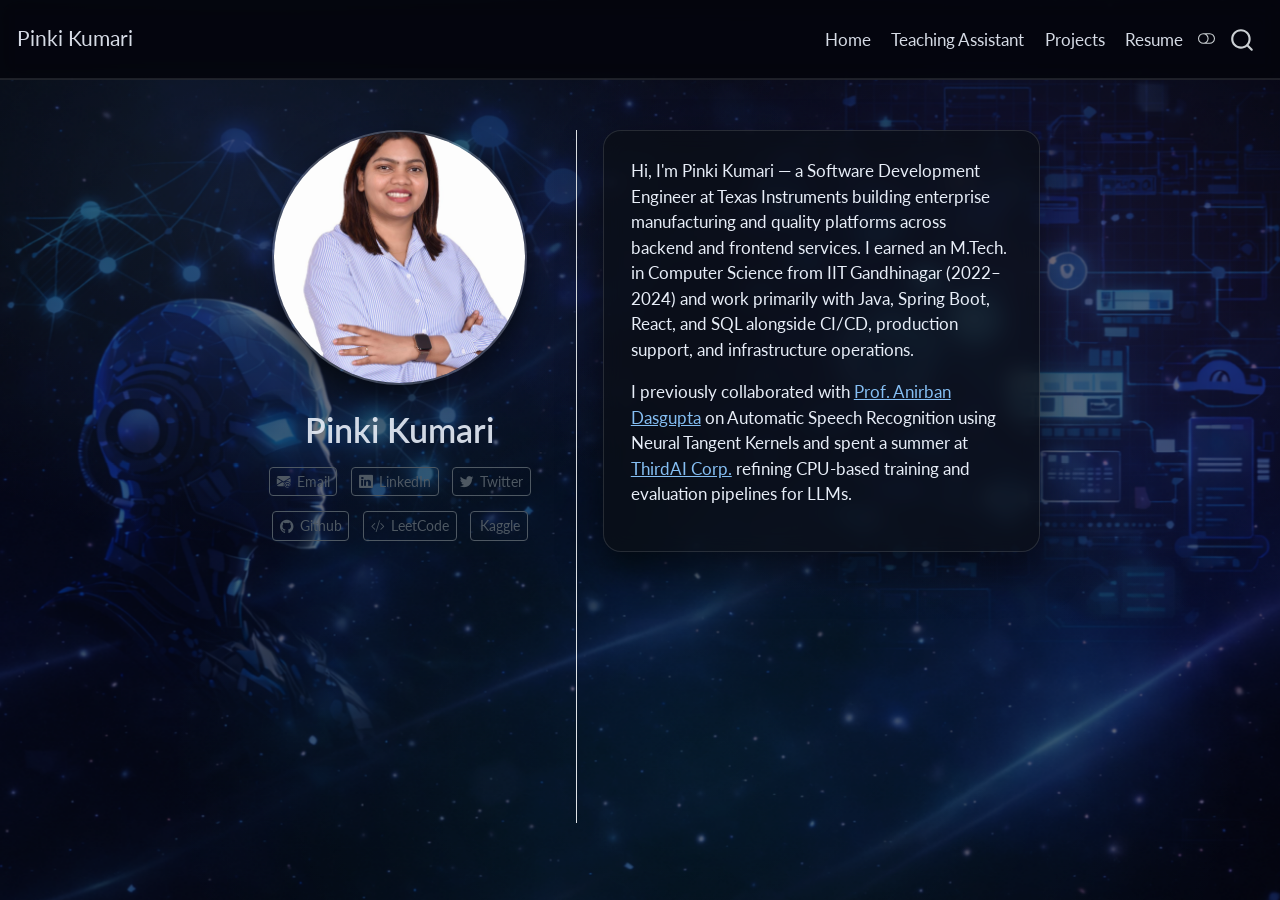
==== commit 9510bab0: "Update index.html" ====
--- a/docs/index.html
+++ b/docs/index.html
@@ -153,31 +153,7 @@
   <div class="about-contents"><main class="content" id="quarto-document-content">
 <p>Hi, I'm Pinki Kumari — a Software Development Engineer at Texas Instruments building enterprise manufacturing and quality platforms across backend and frontend services. I earned an M.Tech. in Computer Science from IIT Gandhinagar (2022–2024) and work primarily with Java, Spring Boot, React, and SQL alongside CI/CD, production support, and infrastructure operations.</p>
 <p>I previously collaborated with <a href="https://sites.google.com/site/anirbandasgupta">Prof.&nbsp;Anirban Dasgupta</a> on Automatic Speech Recognition using Neural Tangent Kernels and spent a summer at <a href="https://www.thirdai.com/">ThirdAI Corp.</a> refining CPU-based training and evaluation pipelines for LLMs.</p>
-<section id="experience" class="level2">
-<h2 class="anchored" data-anchor-id="experience">Experience</h2>
-<ul>
-<li><p><strong>Software Development Engineer, Texas Instruments</strong> <em>(Bengaluru, India — Aug 2024–Present)</em><br>Building and sustaining manufacturing and quality systems across services and data layers; resolving production issues; supporting releases, operations, and security upgrades.</p></li>
-<li><p><strong>Summer Intern, ThirdAI Corp.</strong> <em>(Hybrid — Jun–Jul 2023)</em><br>
-Trained and evaluated LLMs (BERT, LLaMA, BOLT) on CPUs using the Universal Deep Transformer, adding repeatable pipelines for model benchmarking.</p></li>
-
-<section id="education" class="level2">
-<h2 class="anchored" data-anchor-id="education">Education</h2>
-<ul>
-<li><strong>M.Tech., Computer Science &amp; Engineering — IIT Gandhinagar (2022–2024)</strong> — CPI: 8.0</li>
-<li><strong>B.Tech., Computer Science &amp; Engineering — VGI Microsoft, Greater Noida (AKTU) (2016–2020)</strong> — CPI: 8.33</li>
-
-
-</ul>
-</section>
-<section id="skills-coursework" class="level2">
-<h2 class="anchored" data-anchor-id="skills-coursework">Skills &amp; Coursework</h2>
-<ul>
-<li><strong>Languages:</strong> Java, Python, SQL, JavaScript, C</li>
-<li><strong>Backend &amp; Frontend:</strong> Spring Boot, REST APIs, React, Flask</li>
-<li><strong>Data &amp; Systems:</strong> Relational databases, SQL optimization, workflow-driven systems</li>
-<li><strong>Tools:</strong> Git, Jenkins, Linux, OKD (OpenShift), Mendix, VSCode</li>
-<li><strong>Delivery:</strong> Debugging, testing, CI/CD, release management, production support</li>
-<li><strong>Coursework:</strong> Data Structures &amp; Algorithms, Databases, Systems, AI/ML, Deep Learning, NLP, ASR</li>
+
 
 </ul>
 </section>
--- a/docs/styles.css
+++ b/docs/styles.css
@@ -1,34 +1,121 @@
-/* css styles */
+/* ===== Dynamic wallpaper (image) + dark glass content ===== */
 
-:root {
-  --bg-1: #0f2027;
-  --bg-2: #203a43;
-  --bg-3: #2c5364;
+:root{
+  --text: #e8eef8;
+  --muted: rgba(232, 238, 248, 0.78);
+
+  --card: rgba(10, 14, 22, 0.72);
+  --card-border: rgba(255, 255, 255, 0.12);
+  --shadow: 0 18px 40px rgba(0, 0, 0, 0.55);
 }
 
-body {
-  background: linear-gradient(120deg, var(--bg-1), var(--bg-2), var(--bg-3));
-  background-size: 400% 400%;
-  animation: gradientShift 28s ease infinite;
-  color: #0f1a2c;
+html, body { height: 100%; }
+
+body{
+  margin: 0;
+  color: var(--text);
+  background: #05070f; /* fallback */
+  position: relative;
+  overflow-x: hidden;
 }
 
-main {
-  background: rgba(255, 255, 255, 0.9);
-  border-radius: 14px;
-  padding: 1.5rem;
-  box-shadow: 0 16px 30px rgba(0, 0, 0, 0.15);
-  margin-top: 1rem;
+/* --- Wallpaper image layer (the ML agent + system design image) --- */
+body::before{
+  content: "";
+  position: fixed;
+  inset: 0;
+  z-index: -2;
+
+  /* IMPORTANT: update filename if yours differs */
+  background-image:
+    linear-gradient(rgba(5,7,15,0.55), rgba(5,7,15,0.55)),
+    url("images/wallpaper-ml-sysdesign.png");
+
+  background-size: cover;
+  background-position: center;
+  background-repeat: no-repeat;
+
+  /* soft zoom + drift */
+  transform: scale(1.06);
+  animation: wallpaperDrift 28s ease-in-out infinite;
+  will-change: transform, filter;
+}
+
+/* Extra subtle depth: moving light haze overlay */
+body::after{
+  content: "";
+  position: fixed;
+  inset: 0;
+  z-index: -1;
+  pointer-events: none;
+
+  background:
+    radial-gradient(900px 600px at 20% 20%, rgba(120, 190, 255, 0.12), transparent 60%),
+    radial-gradient(900px 600px at 80% 30%, rgba(190, 120, 255, 0.10), transparent 60%),
+    radial-gradient(900px 700px at 55% 85%, rgba(0, 255, 200, 0.08), transparent 60%);
+
+  animation: hazeMove 22s ease-in-out infinite;
+  mix-blend-mode: screen;
+  opacity: 0.85;
+}
+
+@keyframes wallpaperDrift{
+  0%   { transform: scale(1.06) translate3d(0px, 0px, 0); filter: brightness(0.95) saturate(1.05); }
+  50%  { transform: scale(1.10) translate3d(-18px, -10px, 0); filter: brightness(1.02) saturate(1.12); }
+  100% { transform: scale(1.06) translate3d(0px, 0px, 0); filter: brightness(0.95) saturate(1.05); }
+}
+
+@keyframes hazeMove{
+  0%   { transform: translate3d(0px, 0px, 0); }
+  50%  { transform: translate3d(20px, -14px, 0); }
+  100% { transform: translate3d(0px, 0px, 0); }
+}
+
+/* Accessibility */
+@media (prefers-reduced-motion: reduce){
+  body::before, body::after { animation: none; }
+}
+
+/* ===== Make your main content dark-glass so it pops ===== */
+main{
+  background: var(--card);
+  border: 1px solid var(--card-border);
+  border-radius: 18px;
+  box-shadow: var(--shadow);
+  backdrop-filter: blur(10px);
+  -webkit-backdrop-filter: blur(10px);
+  padding: 1.6rem;
+  margin-top: 1.2rem;
   margin-bottom: 2rem;
 }
 
+/* Text */
+h1, h2, h3, h4, h5, h6 { color: var(--text); }
+p, li { color: var(--muted); }
+
+/* Links */
+a { color: rgba(140, 200, 255, 0.95); }
+a:hover { color: rgba(180, 120, 255, 0.95); }
+
+/* Quarto "trestles" about section text */
 .about-contents h1,
-.about-contents p {
-  color: #0f1a2c;
+.about-contents p { color: var(--text); }
+
+/* Navbar (Quarto) */
+.navbar, #quarto-header{
+  background: rgba(5, 7, 15, 0.65) !important;
+  border-bottom: 1px solid rgba(255,255,255,0.10);
+  backdrop-filter: blur(10px);
+  -webkit-backdrop-filter: blur(10px);
 }
 
-@keyframes gradientShift {
-  0% { background-position: 0% 50%; }
-  50% { background-position: 100% 50%; }
-  100% { background-position: 0% 50%; }
+.navbar .navbar-brand,
+.navbar .nav-link { color: rgba(232,238,248,0.92) !important; }
+
+.navbar .nav-link:hover { color: #ffffff !important; }
+
+/* Nice profile image on dark bg */
+.about-image.round{
+  border: 2px solid rgba(255,255,255,0.22);
+  box-shadow: 0 12px 28px rgba(0,0,0,0.55);
 }
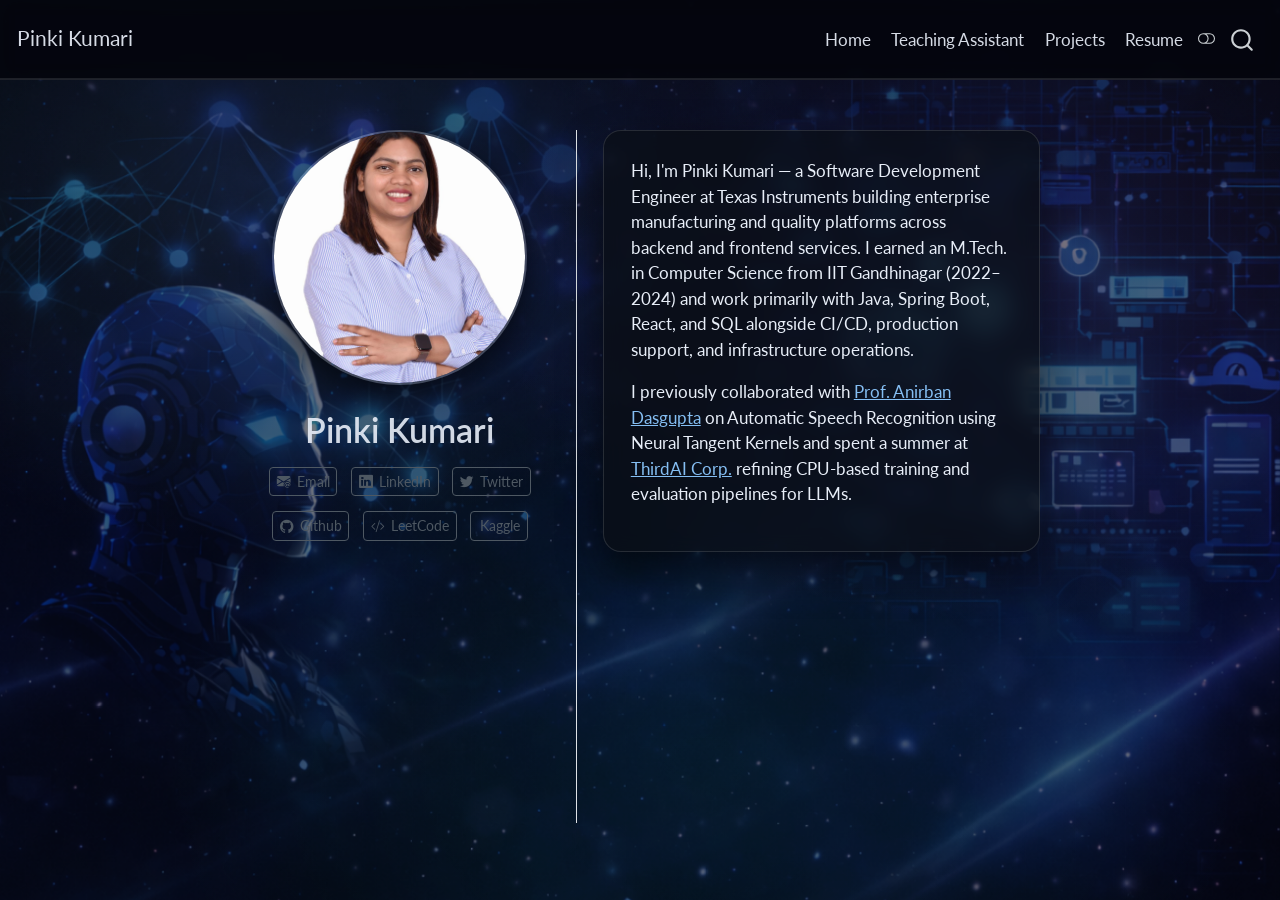
==== commit 0a6df91e: "Update index.html" ====
--- a/docs/index.html
+++ b/docs/index.html
@@ -95,7 +95,7 @@
  <span class="menu-text">Projects</span></a>
   </li>  
   <li class="nav-item">
-    <a class="nav-link" href="./files/PinkiKumari_Resume.pdf" rel="" target="">
+    <a class="nav-link" href="./files/Pinkikumari.pdf" rel="" target="">
  <span class="menu-text">Resume</span></a>
   </li>  
 </ul>
--- a/docs/styles.css
+++ b/docs/styles.css
@@ -20,25 +20,30 @@
 }
 
 /* --- Wallpaper image layer (the ML agent + system design image) --- */
+/* moving wallpaper */
 body::before{
-  content: "";
+  content:"";
   position: fixed;
   inset: 0;
   z-index: -2;
 
-  /* IMPORTANT: update filename if yours differs */
   background-image:
     linear-gradient(rgba(5,7,15,0.55), rgba(5,7,15,0.55)),
     url("images/wallpaper-ml-sysdesign.png");
-
-  background-size: cover;
-  background-position: center;
+  background-size: 115% 115%;
+  background-position: 50% 50%;
   background-repeat: no-repeat;
 
-  /* soft zoom + drift */
-  transform: scale(1.06);
-  animation: wallpaperDrift 28s ease-in-out infinite;
+  animation: cinematicMove 26s ease-in-out infinite;
   will-change: transform, filter;
+  transform-origin: center;
+}
+
+@keyframes cinematicMove{
+  0%   { transform: scale(1.02) translate3d(0,0,0);     filter: brightness(0.92) saturate(1.05); }
+  35%  { transform: scale(1.08) translate3d(-18px,-8px,0); filter: brightness(1.02) saturate(1.12); }
+  70%  { transform: scale(1.06) translate3d(16px,-6px,0);  filter: brightness(0.98) saturate(1.10); }
+  100% { transform: scale(1.02) translate3d(0,0,0);     filter: brightness(0.92) saturate(1.05); }
 }
 
 /* Extra subtle depth: moving light haze overlay */
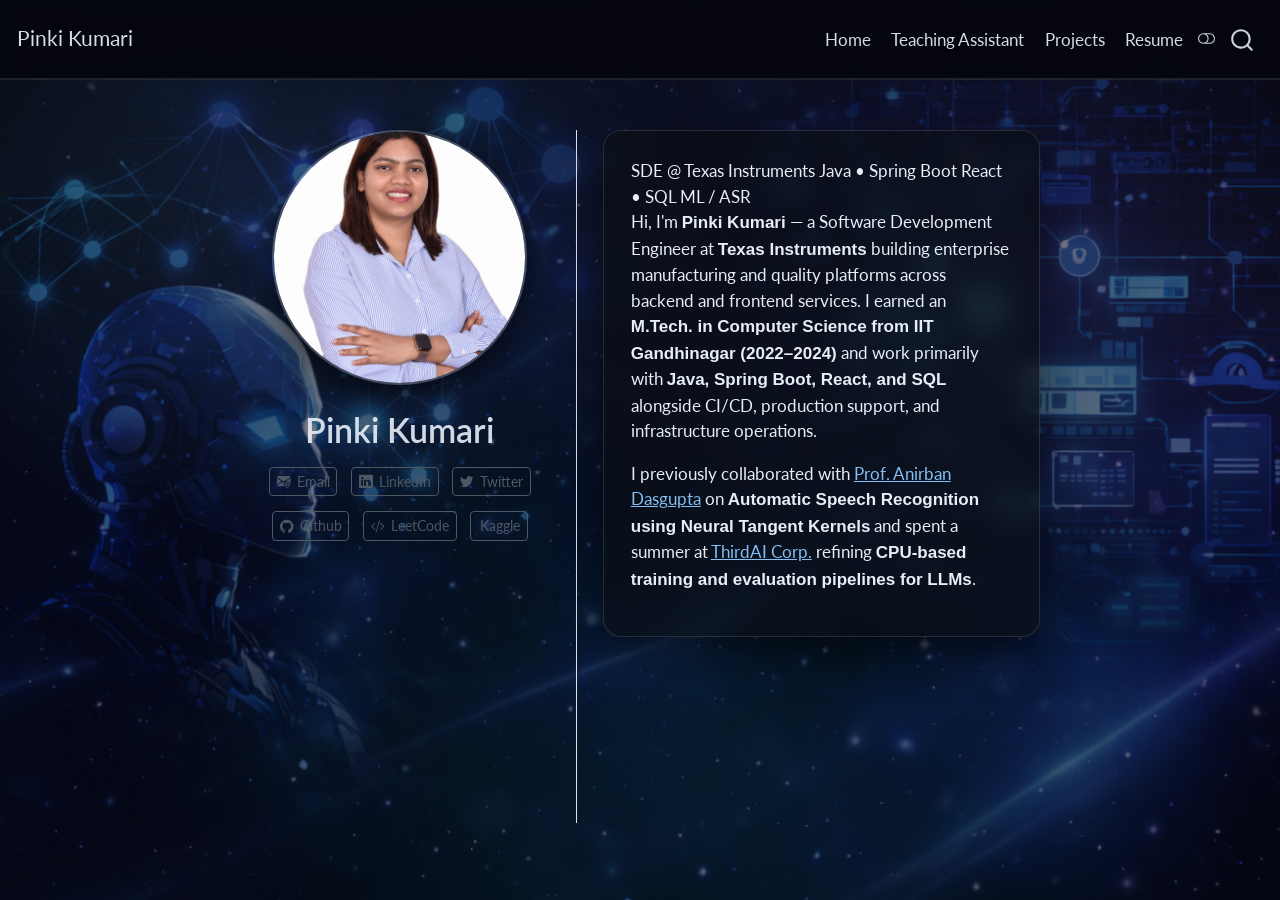
==== commit 06e67a8a: "Update index.html" ====
--- a/docs/index.html
+++ b/docs/index.html
@@ -150,11 +150,38 @@
   </a>
 </div>
   </div>
-  <div class="about-contents"><main class="content" id="quarto-document-content">
-<p>Hi, I'm Pinki Kumari — a Software Development Engineer at Texas Instruments building enterprise manufacturing and quality platforms across backend and frontend services. I earned an M.Tech. in Computer Science from IIT Gandhinagar (2022–2024) and work primarily with Java, Spring Boot, React, and SQL alongside CI/CD, production support, and infrastructure operations.</p>
-<p>I previously collaborated with <a href="https://sites.google.com/site/anirbandasgupta">Prof.&nbsp;Anirban Dasgupta</a> on Automatic Speech Recognition using Neural Tangent Kernels and spent a summer at <a href="https://www.thirdai.com/">ThirdAI Corp.</a> refining CPU-based training and evaluation pipelines for LLMs.</p>
-
-
+  <div class="about-contents">
+  <main class="content" id="quarto-document-content">
+
+    <!-- START: Hero Intro -->
+    <div class="hero-intro">
+
+      <div class="hero-badges">
+        <span class="chip">SDE @ Texas Instruments</span>
+        <span class="chip">Java • Spring Boot</span>
+        <span class="chip">React • SQL</span>
+        <span class="chip">ML / ASR</span>
+      </div>
+
+      <p>
+        Hi, I'm <strong>Pinki Kumari</strong> — a Software Development Engineer at
+        <strong>Texas Instruments</strong> building enterprise manufacturing and quality
+        platforms across backend and frontend services. I earned an
+        <strong>M.Tech. in Computer Science from IIT Gandhinagar (2022–2024)</strong>
+        and work primarily with <strong>Java, Spring Boot, React, and SQL</strong>
+        alongside CI/CD, production support, and infrastructure operations.
+      </p>
+
+      <p>
+        I previously collaborated with
+        <a href="https://sites.google.com/site/anirbandasgupta">Prof. Anirban Dasgupta</a>
+        on <strong>Automatic Speech Recognition using Neural Tangent Kernels</strong>
+        and spent a summer at
+        <a href="https://www.thirdai.com/">ThirdAI Corp.</a>
+        refining <strong>CPU-based training and evaluation pipelines for LLMs</strong>.
+      </p>
+
+    </div>
 </ul>
 </section>
 
